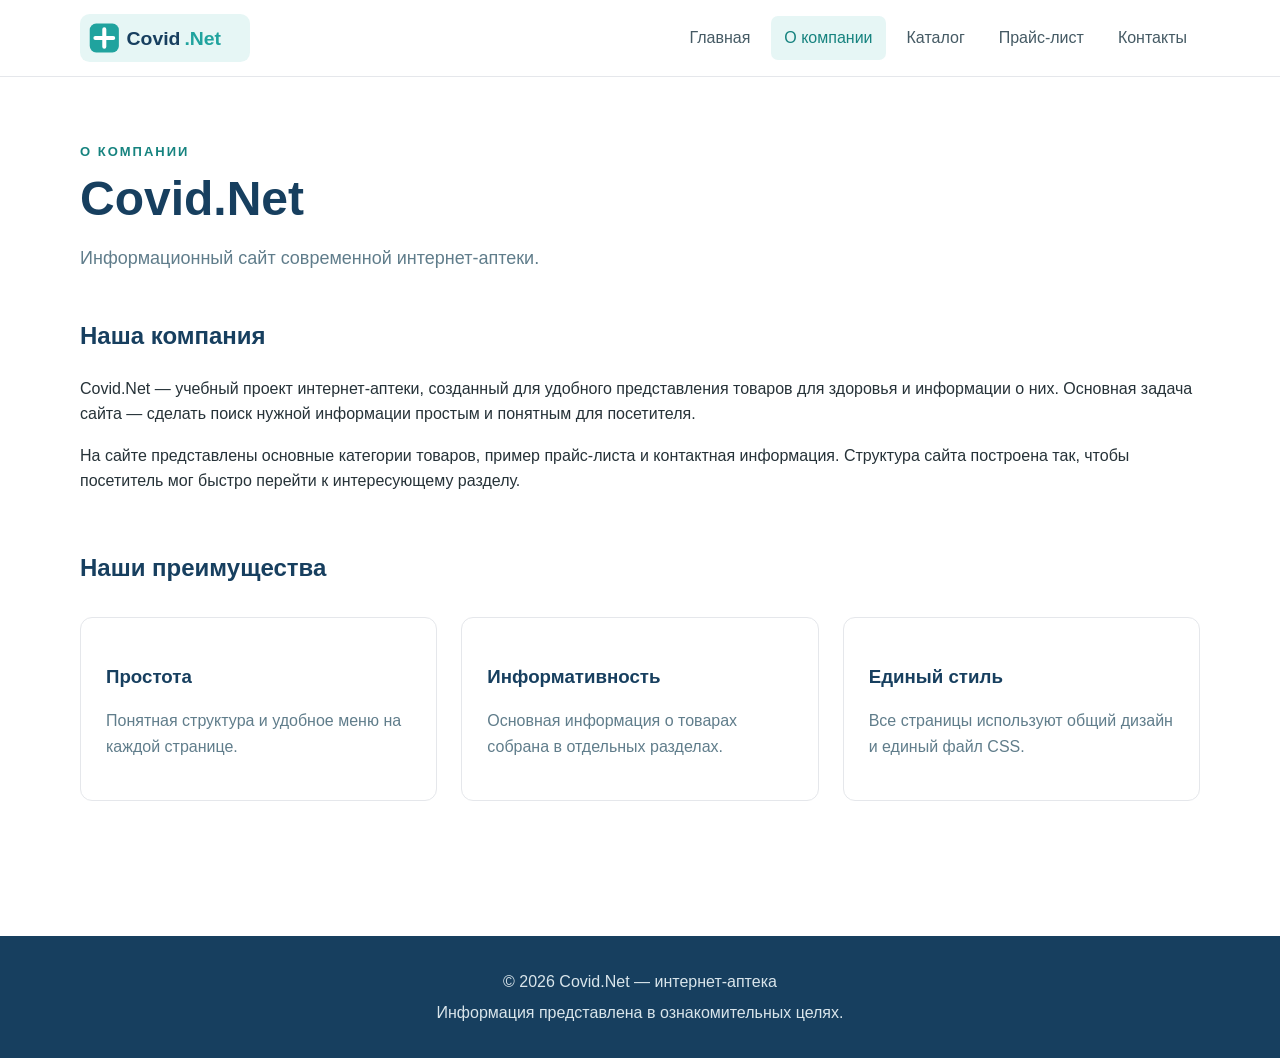
==== about.html @ 79ae9a4f "Add files via upload" ====
<!DOCTYPE html>
<html lang="ru">
<head>
    <meta charset="UTF-8">
    <meta name="viewport" content="width=device-width, initial-scale=1.0">
    <title>О компании — Covid.Net</title>
    <link rel="stylesheet" href="styles.css">
</head>
<body>
<header class="site-header">
    <div class="container header-inner">
        <a class="logo" href="index.html"><img src="images/logo.svg" alt="Covid.Net — интернет-аптека"></a>
        <nav class="main-nav">
            <a href="index.html">Главная</a>
            <a class="active" href="about.html">О компании</a>
            <a href="catalog.html">Каталог</a>
            <a href="price.html">Прайс-лист</a>
            <a href="contacts.html">Контакты</a>
        </nav>
    </div>
</header>

<main class="page-content">
    <div class="container">
        <section class="page-heading">
            <p class="eyebrow">О КОМПАНИИ</p>
            <h1>Covid.Net</h1>
            <p>Информационный сайт современной интернет-аптеки.</p>
        </section>

        <section class="content-section">
            <h2>Наша компания</h2>
            <p>
                Covid.Net — учебный проект интернет-аптеки, созданный для
                удобного представления товаров для здоровья и информации
                о них. Основная задача сайта — сделать поиск нужной
                информации простым и понятным для посетителя.
            </p>
            <p>
                На сайте представлены основные категории товаров, пример
                прайс-листа и контактная информация. Структура сайта
                построена так, чтобы посетитель мог быстро перейти к
                интересующему разделу.
            </p>
        </section>

        <section class="content-section">
            <h2>Наши преимущества</h2>
            <div class="cards">
                <article class="card">
                    <h3>Простота</h3>
                    <p>Понятная структура и удобное меню на каждой странице.</p>
                </article>
                <article class="card">
                    <h3>Информативность</h3>
                    <p>Основная информация о товарах собрана в отдельных разделах.</p>
                </article>
                <article class="card">
                    <h3>Единый стиль</h3>
                    <p>Все страницы используют общий дизайн и единый файл CSS.</p>
                </article>
            </div>
        </section>
    </div>
</main>

<footer class="site-footer">
    <div class="container">
        <p>&copy; 2026 Covid.Net — интернет-аптека</p>
        <p>Информация представлена в ознакомительных целях.</p>
    </div>
</footer>
</body>
</html>
---- styles.css ----
* {
    box-sizing: border-box;
}

html {
    scroll-behavior: smooth;
}

body {
    margin: 0;
    font-family: Arial, Helvetica, sans-serif;
    color: #263238;
    background: #ffffff;
    line-height: 1.6;
}

a {
    color: inherit;
}

.container {
    width: min(1120px, 92%);
    margin: 0 auto;
}

.site-header {
    background: #ffffff;
    border-bottom: 1px solid #e5e7eb;
    position: sticky;
    top: 0;
    z-index: 10;
}

.header-inner {
    min-height: 76px;
    display: flex;
    align-items: center;
    justify-content: space-between;
    gap: 30px;
}

.logo {
    display: block;
    text-decoration: none;
    line-height: 0;
}

.logo img {
    display: block;
    width: 170px;
    height: auto;
}

.main-nav {
    display: flex;
    flex-wrap: wrap;
    justify-content: flex-end;
    gap: 8px;
}

.main-nav a {
    text-decoration: none;
    padding: 9px 13px;
    border-radius: 7px;
    color: #455a64;
    transition: 0.2s;
}

.main-nav a:hover,
.main-nav a.active {
    background: #e6f6f5;
    color: #16837f;
}

.hero {
    background: linear-gradient(135deg, #e9f8f7, #f5fbff);
    padding: 90px 0;
}

.hero-content {
    display: grid;
    grid-template-columns: 1.5fr 0.8fr;
    align-items: center;
    gap: 60px;
}

.eyebrow {
    margin: 0 0 10px;
    color: #16837f;
    font-size: 13px;
    font-weight: 700;
    letter-spacing: 2px;
}

h1 {
    margin: 0 0 20px;
    font-size: clamp(36px, 5vw, 58px);
    line-height: 1.1;
    color: #173f5f;
}

h2 {
    color: #173f5f;
}

.hero-text {
    max-width: 680px;
    font-size: 18px;
    color: #546e7a;
    margin-bottom: 30px;
}

.button {
    display: inline-block;
    padding: 13px 22px;
    background: #20a39e;
    color: #ffffff;
    text-decoration: none;
    border-radius: 8px;
    font-weight: 700;
}

.button:hover {
    background: #16837f;
}

.hero-card {
    background: #ffffff;
    border-radius: 18px;
    padding: 35px;
    box-shadow: 0 15px 45px rgba(23, 63, 95, 0.12);
}

.medical-cross {
    width: 70px;
    height: 70px;
    display: grid;
    place-items: center;
    background: #20a39e;
    color: #ffffff;
    border-radius: 16px;
    font-size: 48px;
    font-weight: 300;
}

.section {
    padding: 70px 0;
}

.section-light {
    background: #f7fafb;
}

.cards {
    display: grid;
    grid-template-columns: repeat(3, 1fr);
    gap: 24px;
    margin-top: 30px;
}

.card,
.product-card,
.contact-card {
    background: #ffffff;
    border: 1px solid #e5e7eb;
    border-radius: 12px;
    padding: 25px;
}

.card-icon {
    font-size: 34px;
}

.card h3,
.product-card h2 {
    margin-bottom: 8px;
    color: #173f5f;
}

.card p,
.product-card p {
    color: #607d8b;
}

.two-columns {
    display: grid;
    grid-template-columns: 1fr 1fr;
    gap: 50px;
}

.check-list {
    padding-left: 0;
    list-style: none;
}

.check-list li {
    margin: 12px 0;
}

.check-list li::before {
    content: "✓";
    color: #20a39e;
    font-weight: bold;
    margin-right: 10px;
}

.info-box {
    background: #eaf7f6;
    border-left: 5px solid #20a39e;
    padding: 25px;
    border-radius: 8px;
}

.page-content {
    padding: 65px 0 80px;
    min-height: calc(100vh - 160px);
}

.page-heading {
    margin-bottom: 45px;
}

.page-heading h1 {
    font-size: clamp(34px, 5vw, 48px);
    margin-bottom: 10px;
}

.page-heading > p:last-child {
    color: #607d8b;
    font-size: 18px;
}

.content-section {
    margin-bottom: 55px;
}

.product-grid {
    display: grid;
    grid-template-columns: repeat(3, 1fr);
    gap: 24px;
}

.product-image {
    min-height: 140px;
    display: grid;
    place-items: center;
    background: #eef8f7;
    border-radius: 10px;
    font-size: 58px;
    margin-bottom: 20px;
}

.product-card strong {
    color: #16837f;
    font-size: 18px;
}

.table-wrapper {
    overflow-x: auto;
}

table {
    width: 100%;
    border-collapse: collapse;
    background: #ffffff;
}

th,
td {
    border: 1px solid #dce3e6;
    padding: 14px 16px;
    text-align: left;
}

th {
    background: #173f5f;
    color: #ffffff;
}

tr:nth-child(even) {
    background: #f7fafb;
}

tr.discount {
    background: #e8f7f4;
}

.note {
    color: #78909c;
    font-size: 14px;
    margin-top: 15px;
}

.contact-layout {
    display: grid;
    grid-template-columns: 0.8fr 1.2fr;
    gap: 30px;
}

.map-box {
    background: #ffffff;
    border: 1px solid #e5e7eb;
    border-radius: 12px;
    padding: 20px;
}

.map-box iframe {
    width: 100%;
    height: 360px;
    border: 0;
    border-radius: 8px;
}

.site-footer {
    background: #173f5f;
    color: #d9e5eb;
    padding: 28px 0;
    text-align: center;
}

.site-footer p {
    margin: 5px 0;
}

@media (max-width: 850px) {
    .header-inner {
        flex-direction: column;
        padding: 18px 0;
    }

    .main-nav {
        justify-content: center;
    }

    .hero-content,
    .two-columns,
    .contact-layout {
        grid-template-columns: 1fr;
    }

    .cards,
    .product-grid {
        grid-template-columns: repeat(2, 1fr);
    }
}

@media (max-width: 560px) {
    .hero {
        padding: 55px 0;
    }

    .cards,
    .product-grid {
        grid-template-columns: 1fr;
    }

    .main-nav {
        gap: 3px;
    }

    .main-nav a {
        padding: 7px 8px;
        font-size: 14px;
    }
}
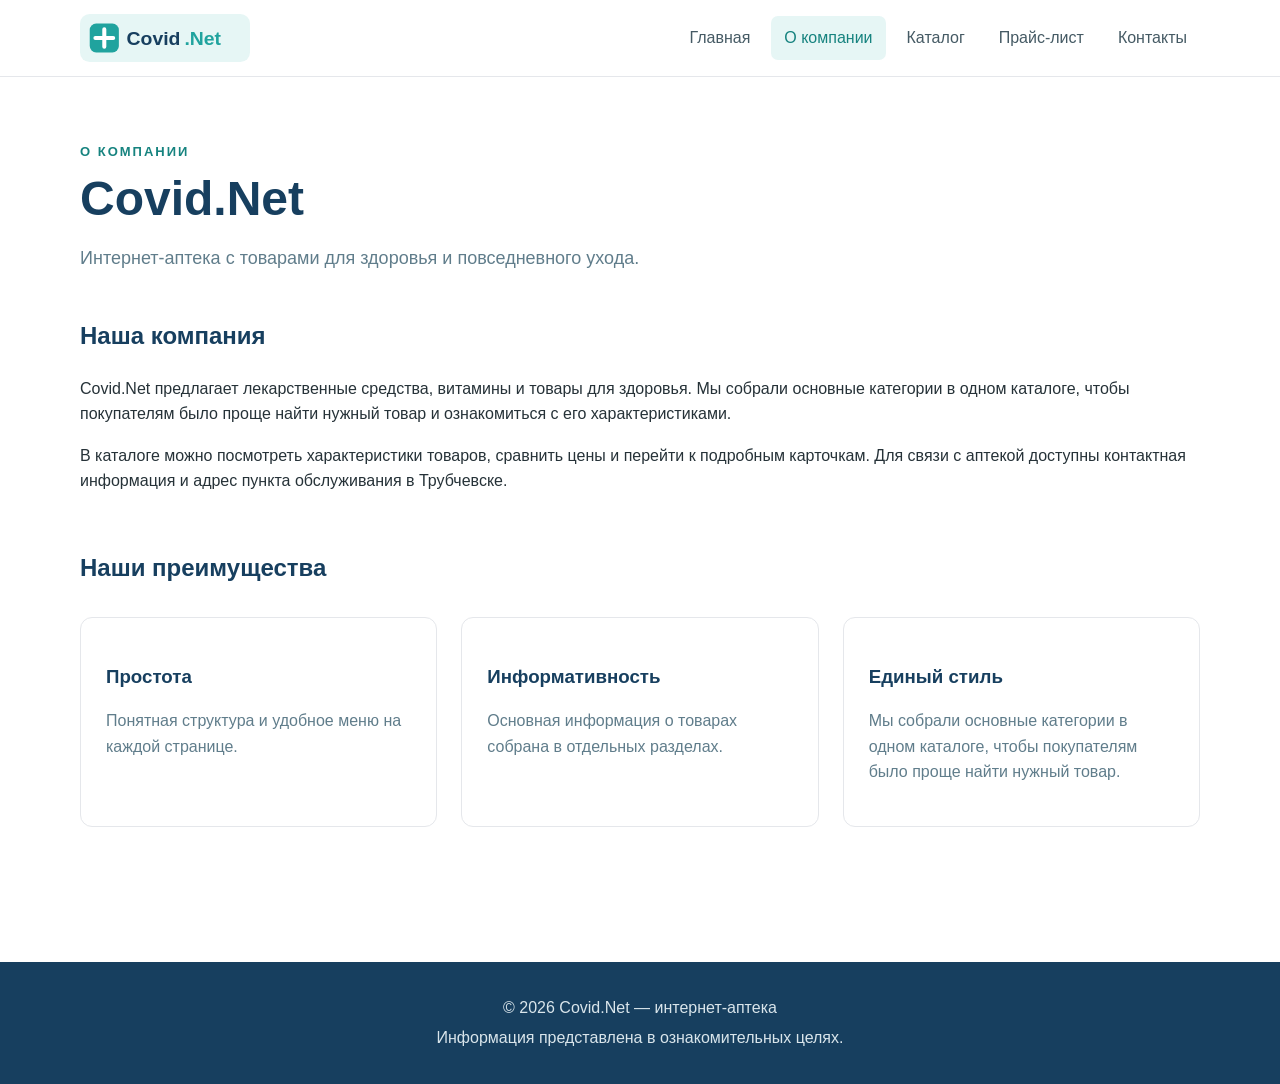
==== commit 111a9119: "Add files via upload" ====
--- a/about.html
+++ b/about.html
@@ -25,22 +25,20 @@
         <section class="page-heading">
             <p class="eyebrow">О КОМПАНИИ</p>
             <h1>Covid.Net</h1>
-            <p>Информационный сайт современной интернет-аптеки.</p>
+            <p>Интернет-аптека с товарами для здоровья и повседневного ухода.</p>
         </section>
 
         <section class="content-section">
             <h2>Наша компания</h2>
             <p>
-                Covid.Net — учебный проект интернет-аптеки, созданный для
-                удобного представления товаров для здоровья и информации
-                о них. Основная задача сайта — сделать поиск нужной
-                информации простым и понятным для посетителя.
+                Covid.Net предлагает лекарственные средства, витамины и товары для здоровья.
+                Мы собрали основные категории в одном каталоге, чтобы покупателям
+                было проще найти нужный товар и ознакомиться с его характеристиками.
             </p>
             <p>
-                На сайте представлены основные категории товаров, пример
-                прайс-листа и контактная информация. Структура сайта
-                построена так, чтобы посетитель мог быстро перейти к
-                интересующему разделу.
+                В каталоге можно посмотреть характеристики товаров, сравнить цены
+                и перейти к подробным карточкам. Для связи с аптекой доступны
+                контактная информация и адрес пункта обслуживания в Трубчевске.
             </p>
         </section>
 
@@ -57,7 +55,7 @@
                 </article>
                 <article class="card">
                     <h3>Единый стиль</h3>
-                    <p>Все страницы используют общий дизайн и единый файл CSS.</p>
+                    <p>Мы собрали основные категории в одном каталоге, чтобы покупателям было проще найти нужный товар.</p>
                 </article>
             </div>
         </section>
--- a/styles.css
+++ b/styles.css
@@ -240,6 +240,18 @@
     gap: 24px;
 }
 
+.product-card figure {
+    margin: 0 0 20px;
+}
+
+.product-thumbnail {
+    display: block;
+    width: 100%;
+    height: 170px;
+    object-fit: cover;
+    border-radius: 10px;
+}
+
 .product-image {
     min-height: 140px;
     display: grid;
@@ -251,8 +263,81 @@
 }
 
 .product-card strong {
+    display: block;
     color: #16837f;
     font-size: 18px;
+    margin: 12px 0 18px;
+}
+
+.product-link {
+    padding: 10px 16px;
+    font-size: 14px;
+}
+
+.product-detail {
+    background: #ffffff;
+}
+
+.product-detail-grid {
+    display: grid;
+    grid-template-columns: 1fr 1fr;
+    gap: 45px;
+    align-items: start;
+    margin-bottom: 45px;
+}
+
+.product-large-image {
+    margin: 0;
+    padding: 25px;
+    background: #f7fafb;
+    border: 1px solid #e5e7eb;
+    border-radius: 12px;
+    text-align: center;
+}
+
+.product-large-image img {
+    display: block;
+    width: 100%;
+    max-width: 520px;
+    margin: 0 auto;
+}
+
+.product-large-image figcaption {
+    margin-top: 12px;
+    color: #607d8b;
+}
+
+.detail-section {
+    margin-bottom: 35px;
+}
+
+.price {
+    color: #16837f;
+    font-size: 22px;
+    font-weight: 700;
+}
+
+.specs-table {
+    width: 100%;
+    border-collapse: collapse;
+    background: #ffffff;
+}
+
+.specs-table th,
+.specs-table td {
+    border: 1px solid #dce3e6;
+    padding: 14px 16px;
+    text-align: left;
+}
+
+.specs-table th {
+    width: 35%;
+    background: #eef8f7;
+    color: #173f5f;
+}
+
+.detail-footer {
+    padding-top: 10px;
 }
 
 .table-wrapper {
@@ -272,16 +357,21 @@
     text-align: left;
 }
 
-th {
+th,
+.price-header {
     background: #173f5f;
     color: #ffffff;
 }
 
-tr:nth-child(even) {
+.price-row {
+    background: #ffffff;
+}
+
+tr:nth-child(even).price-row {
     background: #f7fafb;
 }
 
-tr.discount {
+tr.price-discount {
     background: #e8f7f4;
 }
 
@@ -334,7 +424,8 @@
 
     .hero-content,
     .two-columns,
-    .contact-layout {
+    .contact-layout,
+    .product-detail-grid {
         grid-template-columns: 1fr;
     }
 
@@ -357,9 +448,4 @@
     .main-nav {
         gap: 3px;
     }
-
-    .main-nav a {
-        padding: 7px 8px;
-        font-size: 14px;
-    }
-}
+}
